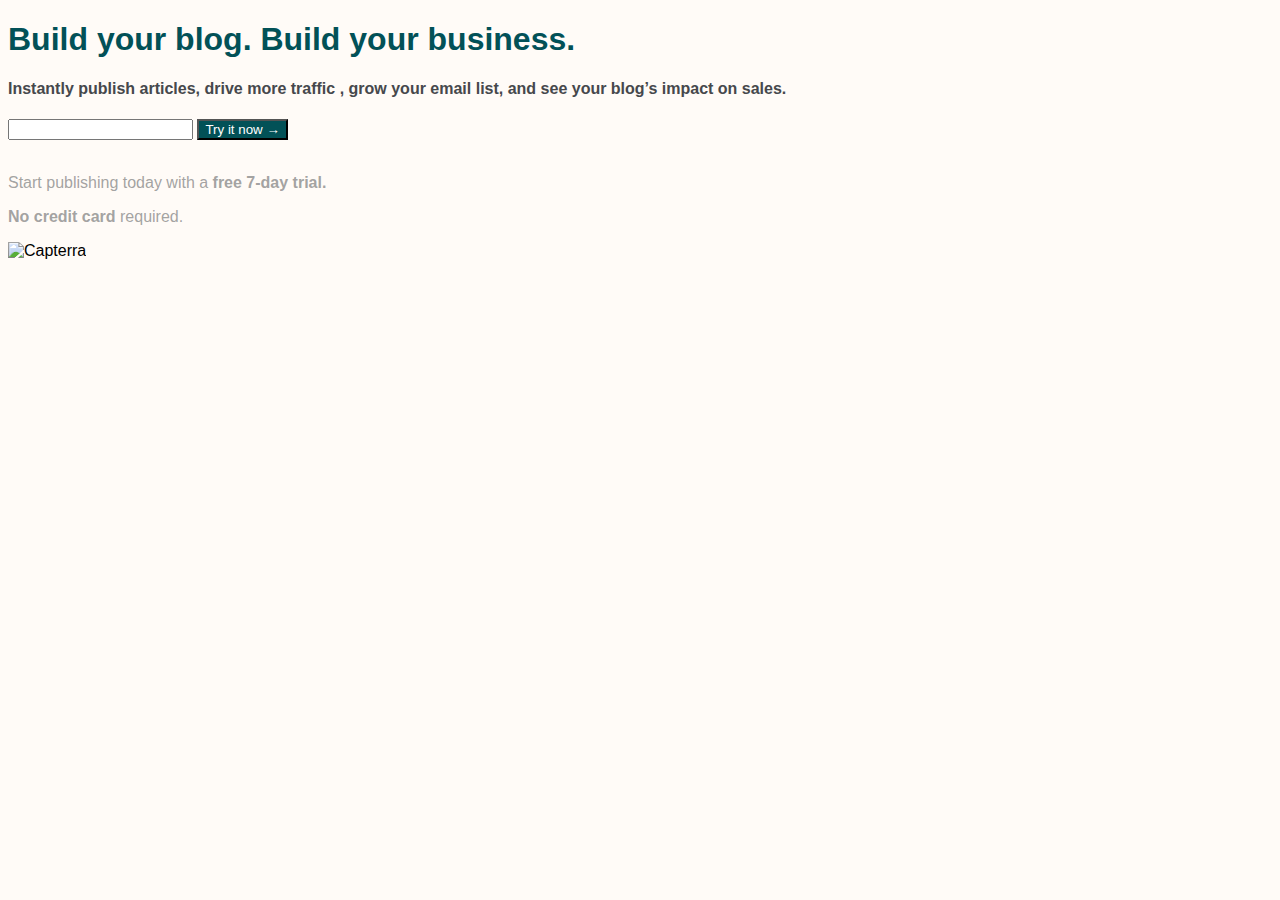
==== index.html @ f3793d52 "Este es mi primer commit" ====
<!DOCTYPE html>
<html lang="en">
<head>
    <meta charset="UTF-8">
    <meta http-equiv="X-UA-Compatible" content="IE=edge">
    <meta name="viewport" content="width=device-width, initial-scale=1.0">
    <title>Matcha</title>
    <link rel="stylesheet" href="styles.css">
</head>
<body>
    <h1>Build your blog. Build your business.</h1>
    <h4>Instantly publish articles, <strong> drive more traffic </strong> , grow your email list, and see your blog’s impact on sales.</h4>
    <form action="">
        <input type="email"/>
        <button type="submit">
            Try it now &rarr;
        </button>
    </form>
    <br/>
    <p>Start publishing today with a <strong>free 7-day trial.</strong></p>
    <p><strong>No credit card</strong> required.</p>
    <img src="https://getmatcha.com/wp-content/themes/getmatcha/img/capterra.png" alt="Capterra">
</body>
</html>
---- styles.css ----
body {
    background-color: #fffbf7;
    font-family: "Open Sans", sans-serif;
}
h1 { 
    color: #025157;
}
h4 {
    color: #46484c;
}
p {
    color: #8b8b8bcc;
}
button {
    color: #ffffff;
    background-color: #025157;
}
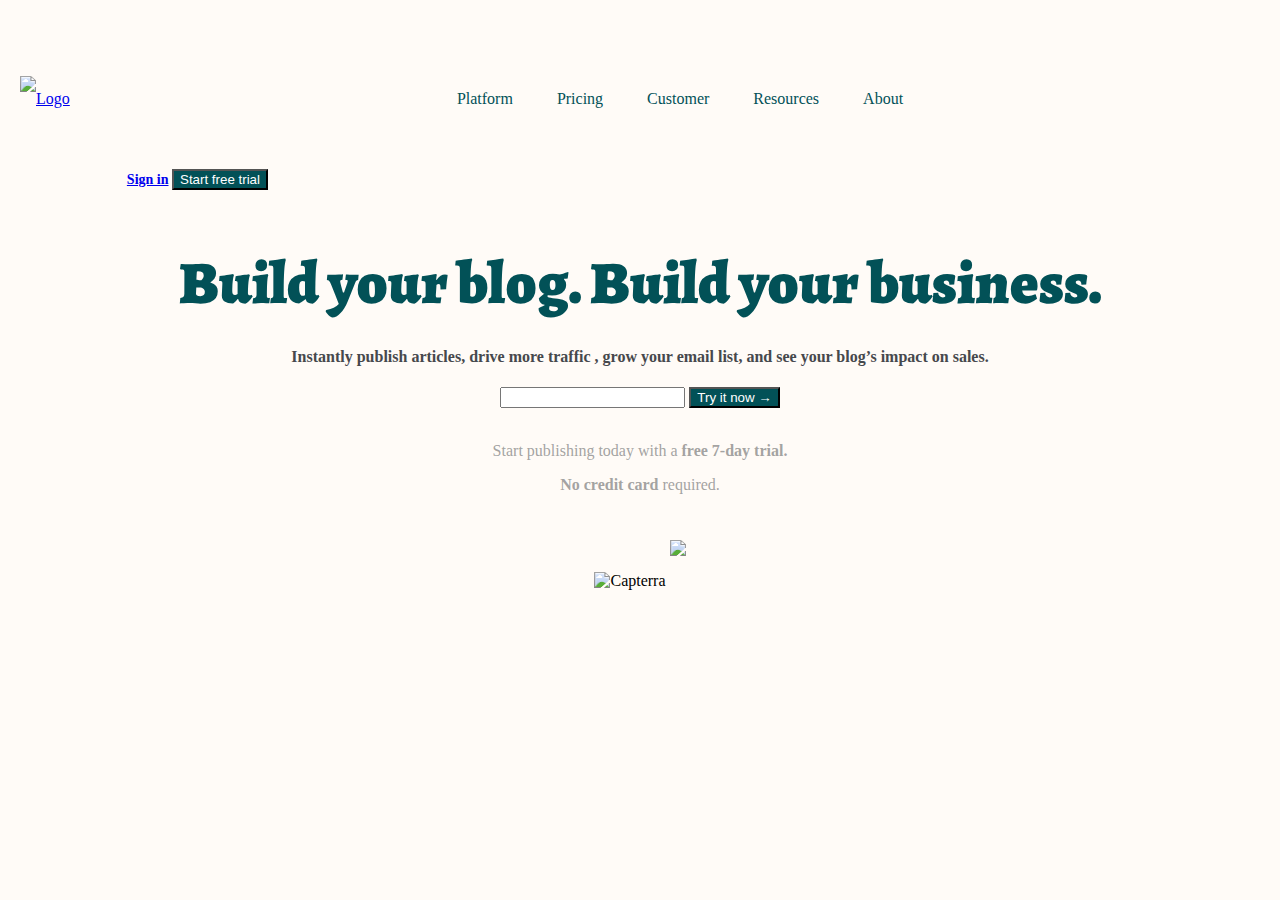
==== commit 79138520: "Este es el commit de la segunda clase" ====
--- a/index.html
+++ b/index.html
@@ -5,20 +5,46 @@
     <meta http-equiv="X-UA-Compatible" content="IE=edge">
     <meta name="viewport" content="width=device-width, initial-scale=1.0">
     <title>Matcha</title>
+    <link rel="preconnect" href="https://fonts.gstatic.com">
+    <link href="https://fonts.googleapis.com/css2?family=Alegreya:wght@400;500;900&display=swap" rel="stylesheet">
     <link rel="stylesheet" href="styles.css">
 </head>
 <body>
-    <h1>Build your blog. Build your business.</h1>
-    <h4>Instantly publish articles, <strong> drive more traffic </strong> , grow your email list, and see your blog’s impact on sales.</h4>
-    <form action="">
+    <header class="header">
+        <a href="#" class="logo">
+            <img src="https://getmatcha.com/wp-content/themes/getmatcha/img/footer_logo.svg" alt="Logo"/>
+        </a>
+        <nav class="navbar">
+            <ul>
+                <li>Platform</li>
+                <li>Pricing</li>
+                <li>Customer</li>
+                <li>Resources</li>
+                <li>About</li>
+            </ul>
+        </nav>
+
+        <div class="actions">
+            <a href="#">Sign in</a>
+            <button>Start free trial</button>
+        </div>
+    </header>
+
+    <main class="main">
+        <h1>Build your blog. Build your business.</h1>
+        <h4>Instantly publish articles, <strong> drive more traffic </strong> , grow your email list, and see your blog’s impact on sales.</h4>
+     
+     <form action="">
         <input type="email"/>
         <button type="submit">
             Try it now &rarr;
         </button>
-    </form>
-    <br/>
-    <p>Start publishing today with a <strong>free 7-day trial.</strong></p>
-    <p><strong>No credit card</strong> required.</p>
-    <img src="https://getmatcha.com/wp-content/themes/getmatcha/img/capterra.png" alt="Capterra">
+     </form>
+     <br/>
+     <p>Start publishing today with a <strong>free 7-day trial.</strong></p>
+     <p><strong>No credit card</strong> required.</p>
+     <img src="https://getmatcha.com/wp-content/themes/getmatcha/img/capterra.png" alt="Capterra">
+     <img class="segunda-imagen" src="https://getmatcha.com/wp-content/uploads/2019/09/intro_group_image.png">
+   </main>
 </body>
 </html>--- a/styles.css
+++ b/styles.css
@@ -1,9 +1,13 @@
 body {
     background-color: #fffbf7;
-    font-family: "Open Sans", sans-serif;
+    margin: 0;
 }
 h1 { 
     color: #025157;
+    font-family: 'Alegreya', seriff;
+    font-weight: 900; 
+    font-size: 60px;
+    margin-bottom: 24px;
 }
 h4 {
     color: #46484c;
@@ -14,4 +18,57 @@
 button {
     color: #ffffff;
     background-color: #025157;
+}
+
+.header > * {
+    display: inline-block;
+    font-size: 16px;
+    vertical-align: middle;
+    height: 100%;
+    line-height: 45px;
+}
+
+.header {
+    margin: 40px 20px 0;
+    font-size: 0px;
+}
+
+.header li {
+    display: inline-block;
+    margin: 0 20px;
+}
+
+.logo {
+    width: 20%;
+}
+
+.logo > img {
+    height: 100%;
+}
+
+.navbar {
+    width: 60%;
+    text-align: center;
+    color: #025157;
+    font-weight: 500;
+    margin: 20px;
+}
+
+.actions {
+    width: 20%;
+    text-align: right;
+    font-size: 14px; 
+    font-weight: 600;
+}
+
+.main {
+    margin: 25px 0;
+    text-align: center;
+}
+
+.main .segunda-imagen {
+    text-align: center;
+    width: 70%;
+    margin: 30px 0; 
+
 }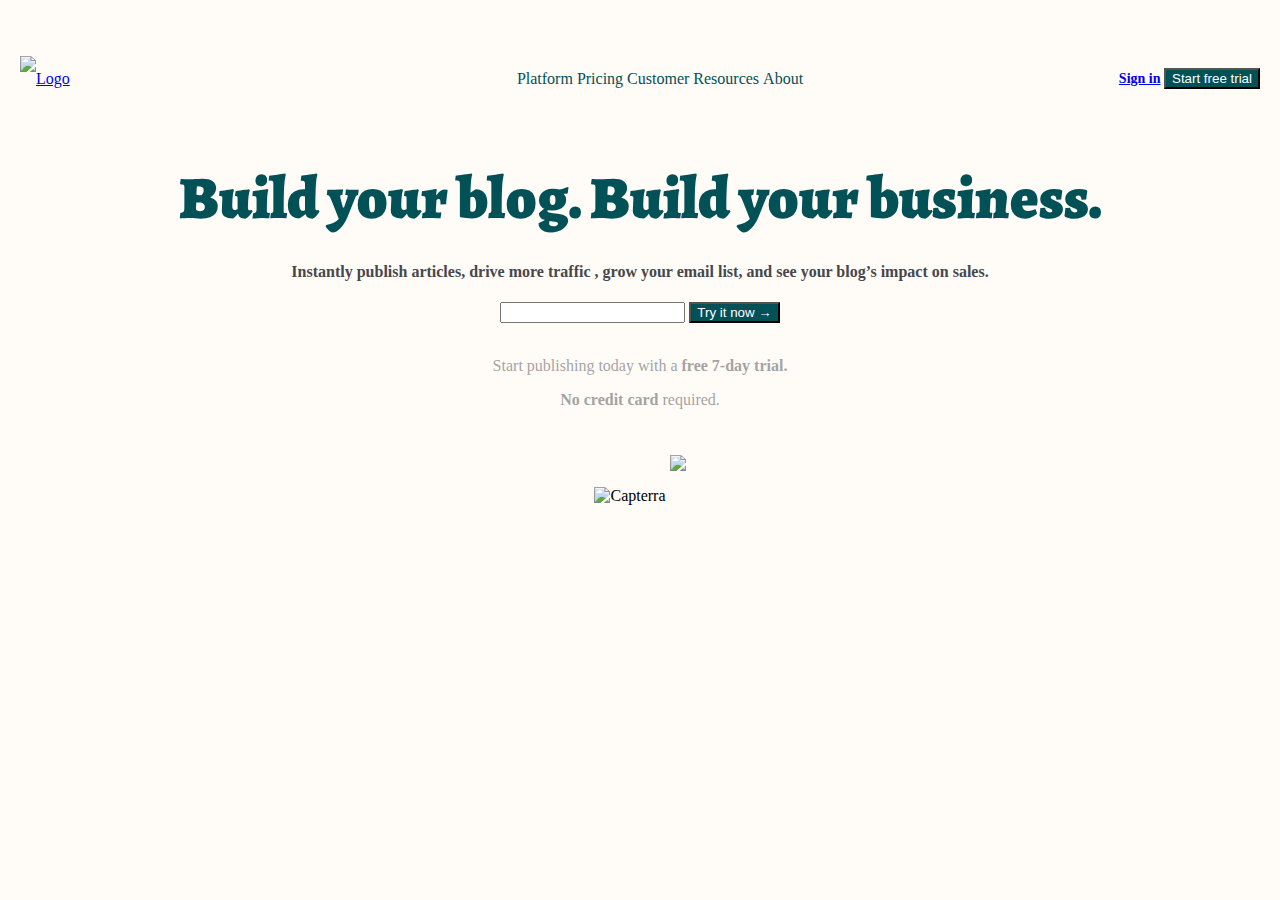
==== commit a97f0ee0: "Se arreglo el problema de el header" ====
--- a/index.html
+++ b/index.html
@@ -23,7 +23,6 @@
                 <li>About</li>
             </ul>
         </nav>
-
         <div class="actions">
             <a href="#">Sign in</a>
             <button>Start free trial</button>
--- a/styles.css
+++ b/styles.css
@@ -35,7 +35,7 @@
 
 .header li {
     display: inline-block;
-    margin: 0 20px;
+
 }
 
 .logo {
@@ -51,7 +51,7 @@
     text-align: center;
     color: #025157;
     font-weight: 500;
-    margin: 20px;
+
 }
 
 .actions {
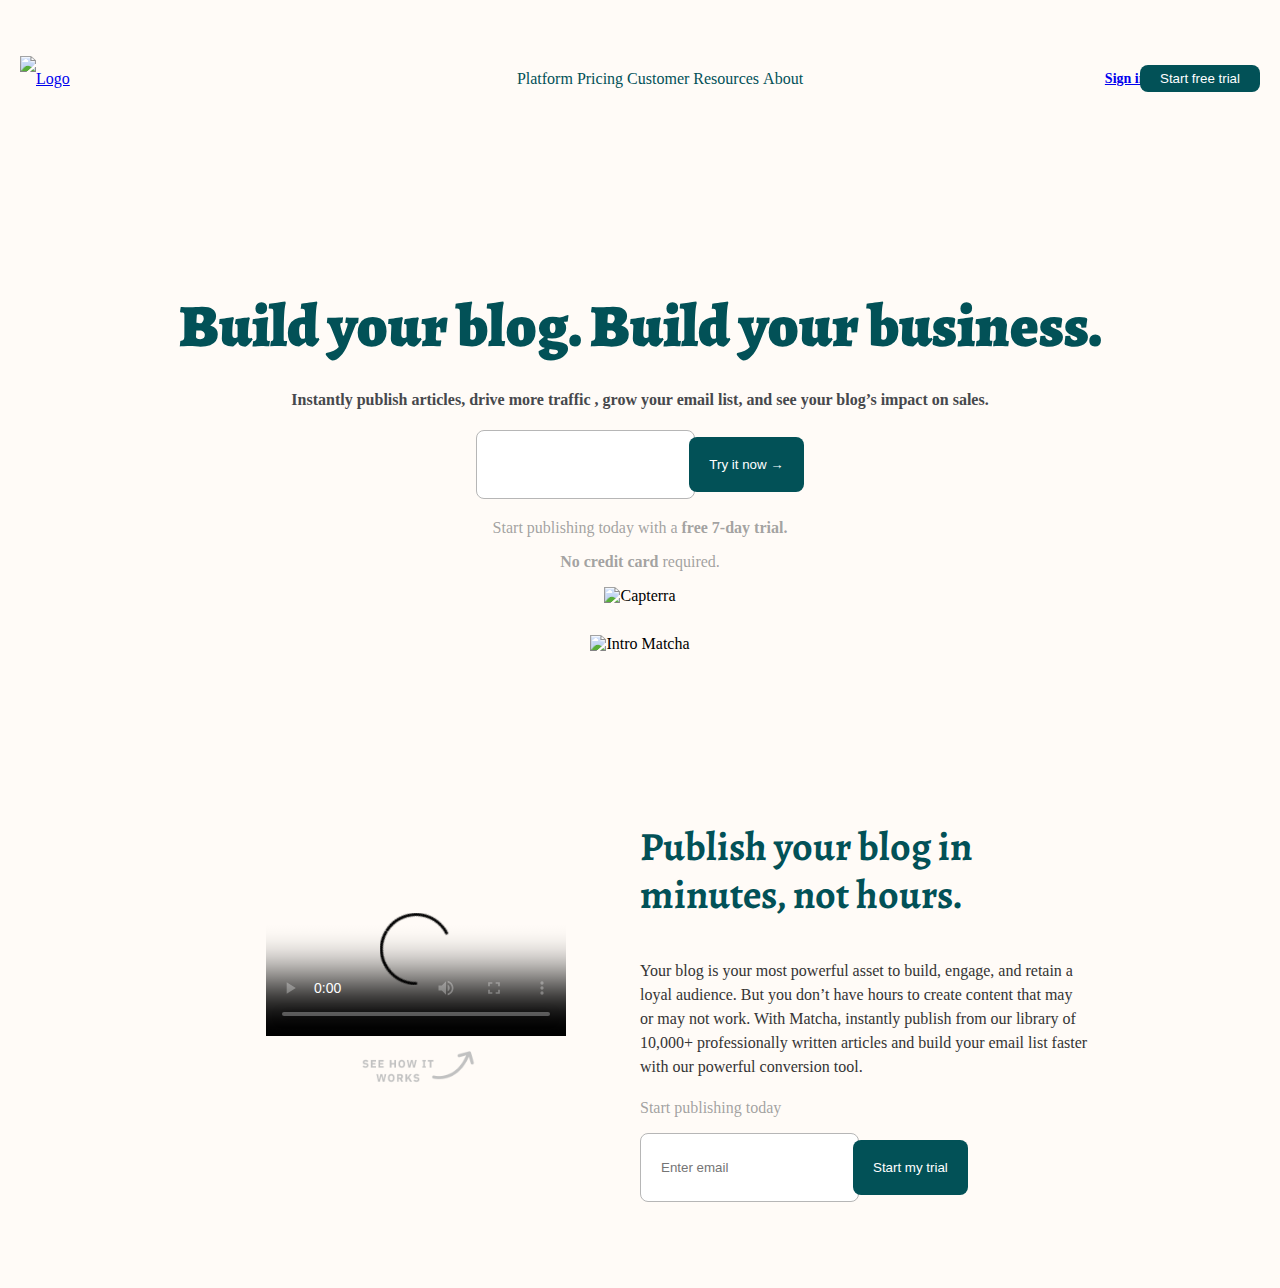
==== commit aff98891: "Este es el commit de la tercera clase" ====
--- a/index.html
+++ b/index.html
@@ -10,6 +10,7 @@
     <link rel="stylesheet" href="styles.css">
 </head>
 <body>
+  <section class="fixed-header">
     <header class="header">
         <a href="#" class="logo">
             <img src="https://getmatcha.com/wp-content/themes/getmatcha/img/footer_logo.svg" alt="Logo"/>
@@ -28,7 +29,7 @@
             <button>Start free trial</button>
         </div>
     </header>
-
+</section>
     <main class="main">
         <h1>Build your blog. Build your business.</h1>
         <h4>Instantly publish articles, <strong> drive more traffic </strong> , grow your email list, and see your blog’s impact on sales.</h4>
@@ -42,8 +43,51 @@
      <br/>
      <p>Start publishing today with a <strong>free 7-day trial.</strong></p>
      <p><strong>No credit card</strong> required.</p>
-     <img src="https://getmatcha.com/wp-content/themes/getmatcha/img/capterra.png" alt="Capterra">
-     <img class="segunda-imagen" src="https://getmatcha.com/wp-content/uploads/2019/09/intro_group_image.png">
+
+     <div>
+         <img src="https://getmatcha.com/wp-content/themes/getmatcha/img/capterra.png" alt="Capterra">
+     </div>
+     <div>
+         <img class="segunda-imagen" src="https://getmatcha.com/wp-content/uploads/2019/09/intro_group_image.png" alt="Intro Matcha">
+     </div>
    </main>
+
+   <section class="promo">
+      <article class="explanatory-video">
+       <video 
+         controls
+         poster="https://cdn.videvo.net/videvo_files/video/premium/video0036/thumbnails/computer_code00_small.jpg"
+       >
+           <source type="video/webm"
+             src="https://cdn.videvo.net/videvo_files/video/premium/video0036/small_watermarked/computer_code00_preview.webm" />
+           <source type="video/mp4"
+             src="https://cdn.videvo.net/videvo_files/video/premium/video0036/small_watermarked/computer_code00_preview.mp4" />  
+       </video>
+      
+       <img src="Images/see_how_it_works.png" alt="See how it works"/>
+    </article>  
+
+       <article class="publish">
+
+           <h3>Publish your blog in minutes, not hours.</h3>  
+
+           <p>
+            Your blog is your most powerful asset to build, engage, and retain a loyal audience. But you don’t have hours to create content that may or may not work. With Matcha, instantly publish from our library of 10,000+ professionally written articles and build your email list faster with our powerful conversion tool.
+           </p>
+          
+           <div clash="botonera">
+               <p>Start publishing today</p>
+
+               <form action="">
+                 <input type="email" placeholder="Enter email"/>
+                 <button type="submit"> 
+                   Start my trial
+                 </button>
+               </form>
+           </div>
+       </article>
+       
+   </section>
+
 </body>
 </html>--- a/styles.css
+++ b/styles.css
@@ -18,6 +18,24 @@
 button {
     color: #ffffff;
     background-color: #025157;
+    border: none;
+    border-top-left-radius: 0;
+    border-bottom-left-radius: 0;
+    padding: 6px 20px;
+    margin-left: -10px;
+}
+input {
+    border: 1px solid #b6b6b6;
+    padding: 6px 20px;
+}
+
+input, button {
+    height: 100%;
+    border-radius: 8px;
+}
+
+form {
+    height: 55px; 
 }
 
 .header > * {
@@ -62,7 +80,7 @@
 }
 
 .main {
-    margin: 25px 0;
+    margin: 285px 0 20px;
     text-align: center;
 }
 
@@ -70,5 +88,60 @@
     text-align: center;
     width: 70%;
     margin: 30px 0; 
+}
 
+.publish {
+    flex: 1;
+}
+
+.publish h3 {
+    color: #025157;
+    font-family: 'Alegreya', seriff;
+    font-weight: 700; 
+    font-size: 40px;
+    line-height: 48px;
+}
+
+.publish > p {
+    font-size:16px;
+    color: #343434;
+    line-height: 1.5;
+    margin-bottom: 20px;
+}
+
+.publish .botonera {
+    display: flex;
+}
+
+.publish .botonera > p {
+    color: #8b8b8b;
+    margin-right:18px;
+}
+
+.promo {
+    display: flex;
+    flex-direction: row; 
+    width: 70%;
+    margin: 100px auto;
+    align-items: center;
+}
+
+.promo .explanatory-video {
+    flex: 1;
+    display: flex;
+    flex-direction: column; 
+    align-items: center; 
+}
+
+.promo .explanatory-video img {
+    width: 120px;
+    margin-top: 10px;
+}
+
+.fixed-header {
+    position: fixed;
+    top:0;
+    left:0;
+    right:0;
+    background-color: #fffbf7;
 }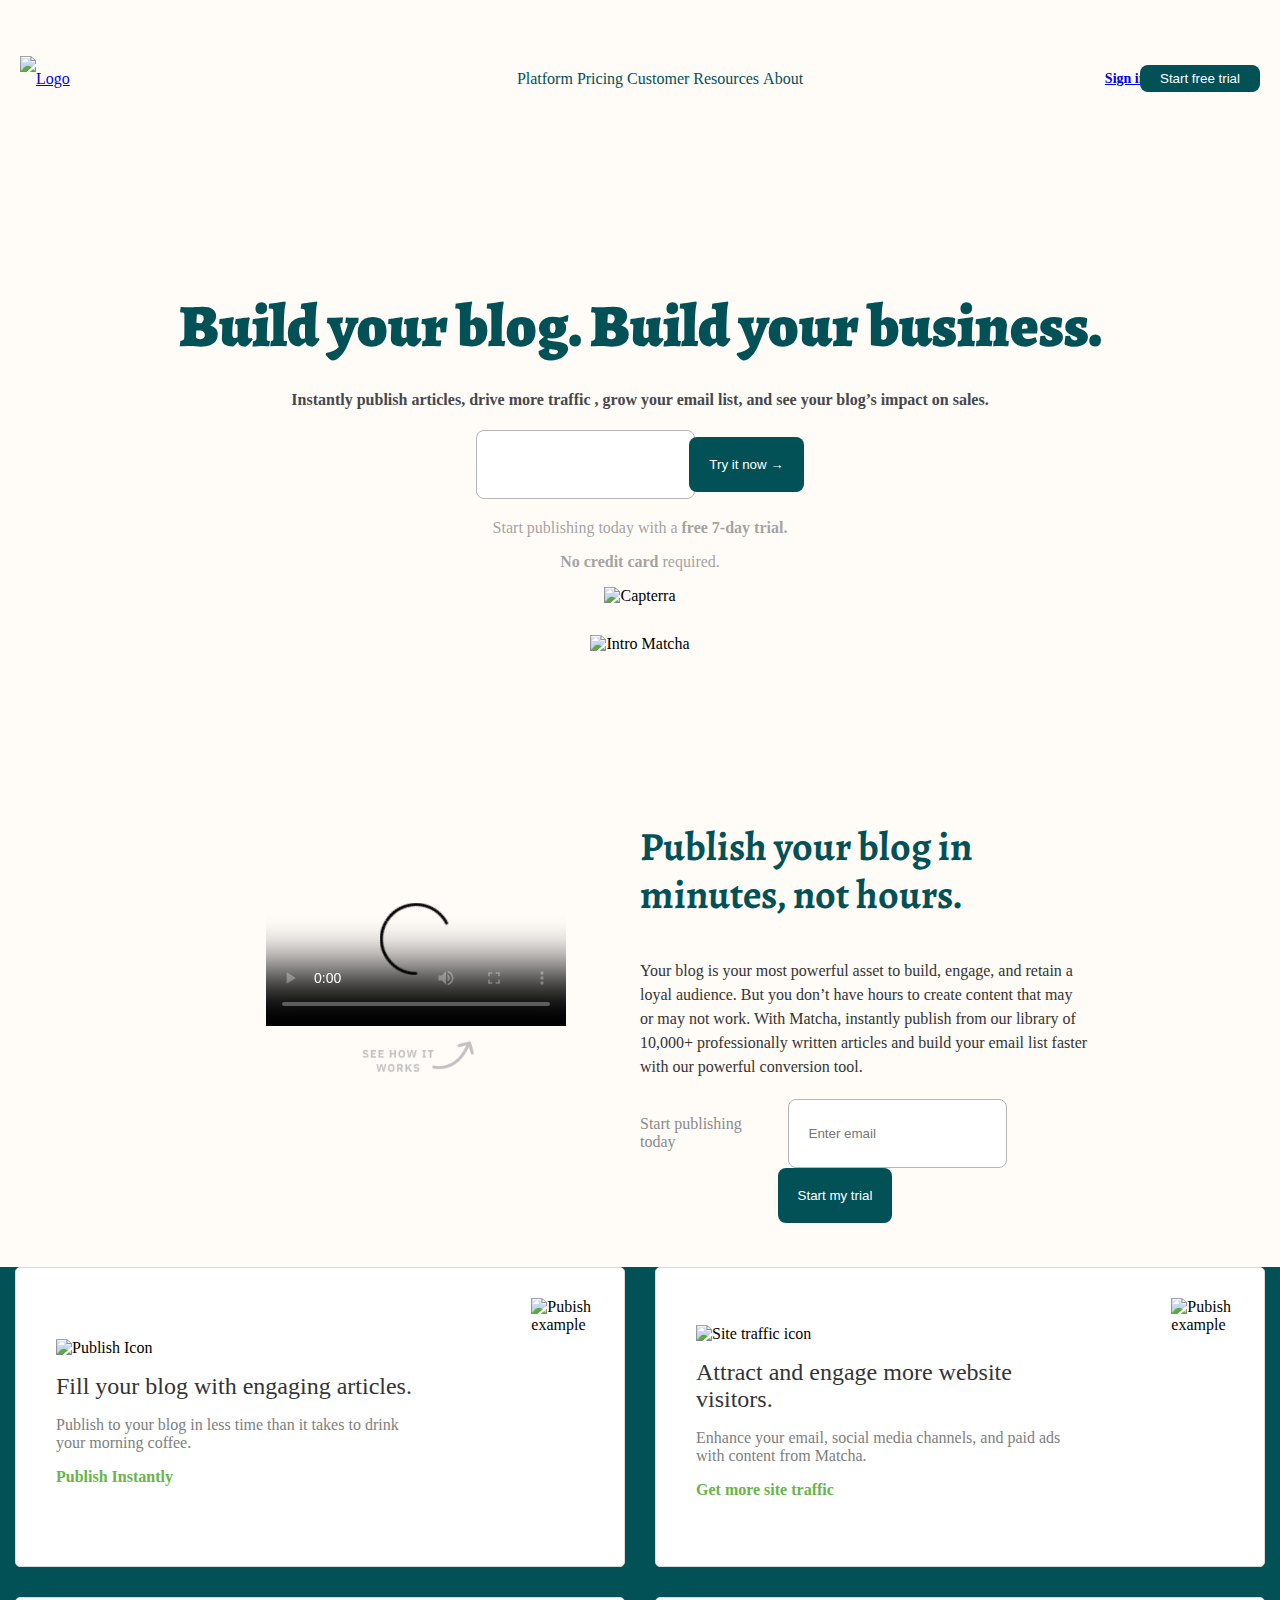
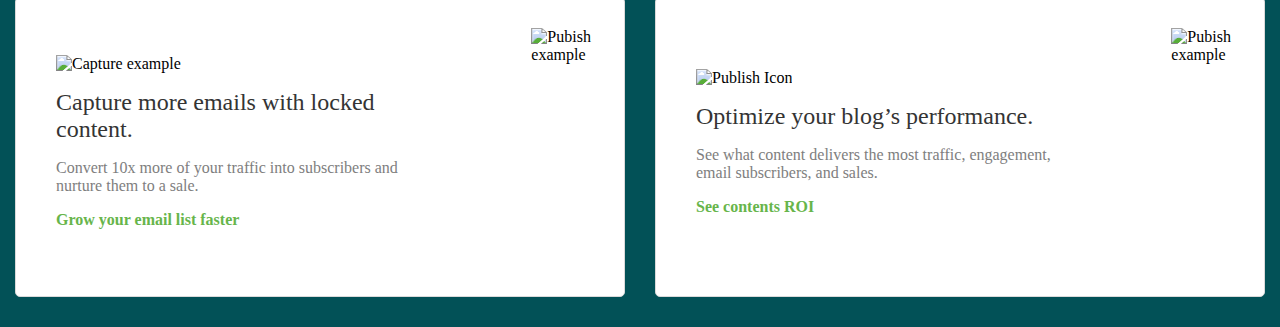
==== commit 35de5dbc: "Este es el cuarto commit del curso" ====
--- a/index.html
+++ b/index.html
@@ -75,7 +75,7 @@
             Your blog is your most powerful asset to build, engage, and retain a loyal audience. But you don’t have hours to create content that may or may not work. With Matcha, instantly publish from our library of 10,000+ professionally written articles and build your email list faster with our powerful conversion tool.
            </p>
           
-           <div clash="botonera">
+           <div class="botonera">
                <p>Start publishing today</p>
 
                <form action="">
@@ -89,5 +89,88 @@
        
    </section>
 
+   <section class="features">
+       <article class="feature-card">
+           <div class="feature-content">
+               <figure>
+                   <img src="https://getmatcha.com/wp-content/themes/getmatcha/img/icon_publish.png" alt="Publish Icon"/>
+               </figure>
+                
+               <h3>Fill your blog with engaging articles.</h3>
+
+               <p>Publish to your blog in less time than it takes to drink your morning coffee.</p>
+
+               <a href="">Publish Instantly</a>
+
+           </div>
+           <div class="feature-image">
+               <figure>
+                   <img src="https://getmatcha.com/wp-content/themes/getmatcha/img/image_publish.png" alt="Pubish example">
+               </figure>
+           </div>
+       </article>
+
+       <article class="feature-card">
+          <div class="feature-content">
+            <figure>
+                <img src="https://getmatcha.com/wp-content/themes/getmatcha/img/icon_site_traffic.png" alt="Site traffic icon"/>
+            </figure>
+             
+                <h3>Attract and engage more website visitors.</h3>
+
+                <p>Enhance your email, social media channels, and paid ads with content from Matcha.</p>
+
+                <a>Get more site traffic</a>
+
+            </div>
+            <div class="feature-image">
+            <figure>
+                <img src="https://getmatcha.com/wp-content/themes/getmatcha/img/image_site_traffic.png" alt="Pubish example">
+            </figure>
+            </div>
+       </article>
+
+       <article class="feature-card">
+           <div class="feature-content">
+                <figure>
+                    <img src="https://getmatcha.com/wp-content/themes/getmatcha/img/icon_capture.png" alt="Capture example"/>
+                </figure>
+                
+                <h3>Capture more emails with locked content.</h3>
+
+                <p>Convert 10x more of your traffic into subscribers and nurture them to a sale.</p>
+
+                <a>Grow your email list faster</a>
+
+              </div>
+              <div class="feature-image">
+                <figure>
+                    <img src="https://getmatcha.com/wp-content/themes/getmatcha/img/image_capture.png" alt="Pubish example">
+                </figure>
+               </div>
+      </article>
+
+       <article class="feature-card">
+            <div class="feature-content">
+                <figure>
+                    <img src="https://getmatcha.com/wp-content/themes/getmatcha/img/icon_roi.png" alt="Publish Icon"/>
+                </figure>
+                
+                <h3>Optimize your blog’s performance.</h3>
+
+                <p>See what content delivers the most traffic, engagement, email subscribers, and sales.</p>
+
+                <a>See contents ROI</a>
+
+            </div>
+            <div class="feature-image">
+            <figure>
+                <img src="https://getmatcha.com/wp-content/themes/getmatcha/img/image_roi.png" alt="Pubish example">
+            </figure>
+            </div>
+       </article>
+
+   </section>
+
 </body>
 </html>--- a/styles.css
+++ b/styles.css
@@ -144,4 +144,83 @@
     left:0;
     right:0;
     background-color: #fffbf7;
+}
+
+.features {
+    display: grid;
+    grid-template: repeat(2, 1fr) / repeat(2, 1fr);
+    height: 660px;
+    background-color: #025157;
+}
+
+.features > * {
+    border: 1px solid peru;
+}
+
+.features .feature-card {
+    background-color: #ffffff;
+    margin: 0 15px 30px;
+    border: 1px solid #dadada;
+    border-radius: 5px;
+    display: flex; 
+    flex-direction: row;
+    align-items: center;
+    overflow: hidden;
+}
+
+.features .feature-card .feature-content {
+    padding: 30px 20px 40px 40px;
+    flex: 2;
+}
+
+.features .feature-card .feature-content > * {
+    margin-bottom: 1rem;
+    margin-top: 0; 
+}
+
+.features .feature-card .feature-content img {
+    width: 50px;
+}
+
+.features .feature-card .feature-content figure {
+    margin-left: 0;
+}
+
+.features .feature-card .feature-content h3 {
+    font-size: 24px;
+    color: #343434;
+    font-weight: 400;
+}
+
+.features .feature-card .feature-content p {
+    font-size: 1rem;
+    color: #7e7e7e;
+    font-weight: 400;
+}
+
+.features .feature-card .feature-content a {
+    font-size: 1rem;
+    color: #67b54b;
+    font-weight: 600;
+    text-decoration: none;
+}
+
+.features .feature-card .feature-image {
+    flex: 1;
+    position: relative; 
+    width: 40%;
+    right: -50px;
+    height: 80%;
+    transition: right 1s;
+}
+
+.features .feature-card .feature-image:hover {
+    right: 0px;
+}
+
+.features .feature-card .feature-image figure, 
+.features .feature-card .feature-image img {
+    margin-top:0;
+    height: 100%;
+
 }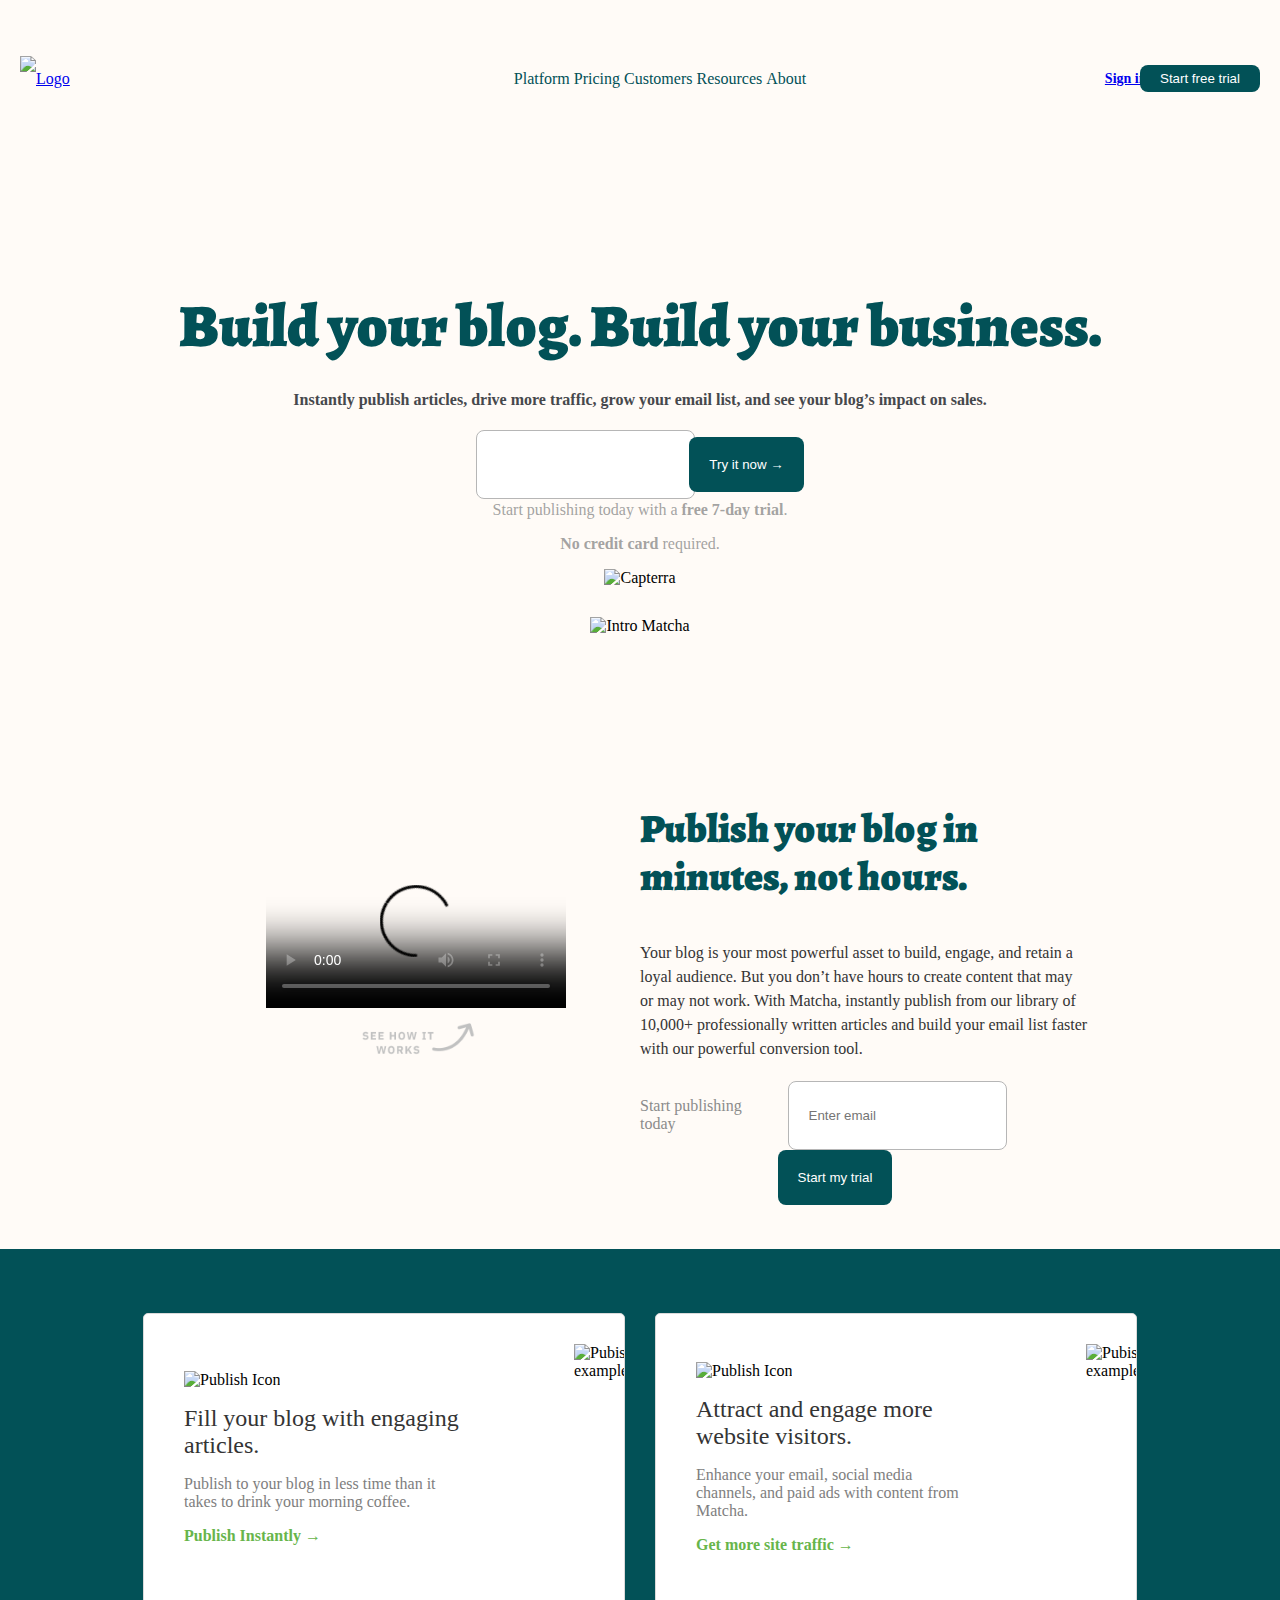
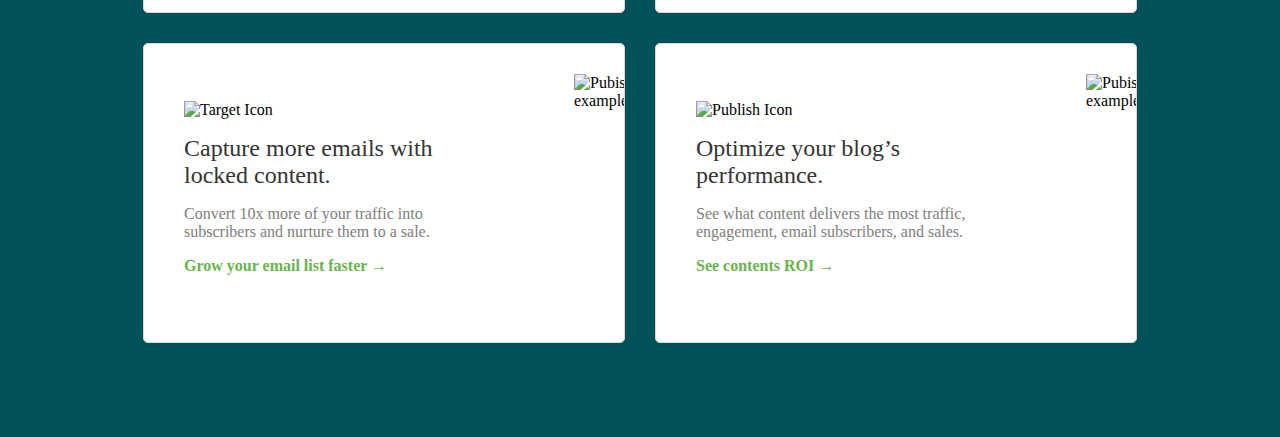
==== commit 71d35f34: "Se repmarreglaron los feautures" ====
--- a/index.html
+++ b/index.html
@@ -1,5 +1,6 @@
 <!DOCTYPE html>
 <html lang="en">
+
 <head>
     <meta charset="UTF-8">
     <meta http-equiv="X-UA-Compatible" content="IE=edge">
@@ -9,148 +10,153 @@
     <link href="https://fonts.googleapis.com/css2?family=Alegreya:wght@400;500;900&display=swap" rel="stylesheet">
     <link rel="stylesheet" href="styles.css">
 </head>
+
 <body>
-  <section class="fixed-header">
-    <header class="header">
-        <a href="#" class="logo">
-            <img src="https://getmatcha.com/wp-content/themes/getmatcha/img/footer_logo.svg" alt="Logo"/>
-        </a>
-        <nav class="navbar">
-            <ul>
-                <li>Platform</li>
-                <li>Pricing</li>
-                <li>Customer</li>
-                <li>Resources</li>
-                <li>About</li>
-            </ul>
-        </nav>
-        <div class="actions">
-            <a href="#">Sign in</a>
-            <button>Start free trial</button>
-        </div>
-    </header>
-</section>
+    <section class="fixed-header">
+        <header class="header">
+            <a href="#" class="logo">
+                <img src="https://getmatcha.com/wp-content/themes/getmatcha/img/footer_logo.svg" alt="Logo"/>
+            </a>
+
+            <nav class="navbar">
+                <ul>
+                    <li>Platform</li>
+                    <li>Pricing</li>
+                    <li>Customers</li>
+                    <li>Resources</li>
+                    <li>About</li>
+                </ul>
+            </nav>
+
+            <div class="actions">
+                <a href="#">Sign in</a>
+                <button>Start free trial</button>
+            </div>
+
+        </header>
+    </section>
+
     <main class="main">
         <h1>Build your blog. Build your business.</h1>
-        <h4>Instantly publish articles, <strong> drive more traffic </strong> , grow your email list, and see your blog’s impact on sales.</h4>
+        <h4>Instantly publish articles, <strong>drive more traffic</strong>, 
+            grow your email list, and see your blog’s impact on sales.</h4>
      
-     <form action="">
-        <input type="email"/>
-        <button type="submit">
-            Try it now &rarr;
-        </button>
-     </form>
-     <br/>
-     <p>Start publishing today with a <strong>free 7-day trial.</strong></p>
-     <p><strong>No credit card</strong> required.</p>
+        <form action="">
+            <input type="email"/>
+            <button type="submit">
+                Try it now &rarr;
+            </button>
+        </form>
 
-     <div>
-         <img src="https://getmatcha.com/wp-content/themes/getmatcha/img/capterra.png" alt="Capterra">
-     </div>
-     <div>
-         <img class="segunda-imagen" src="https://getmatcha.com/wp-content/uploads/2019/09/intro_group_image.png" alt="Intro Matcha">
-     </div>
-   </main>
+        <p>Start publishing today with a <strong>free 7-day trial</strong>.</p>
+        <p><strong>No credit card</strong> required.</p>
 
-   <section class="promo">
-      <article class="explanatory-video">
-       <video 
-         controls
-         poster="https://cdn.videvo.net/videvo_files/video/premium/video0036/thumbnails/computer_code00_small.jpg"
-       >
-           <source type="video/webm"
-             src="https://cdn.videvo.net/videvo_files/video/premium/video0036/small_watermarked/computer_code00_preview.webm" />
+        <div>
+            <img src="https://getmatcha.com/wp-content/themes/getmatcha/img/capterra.png" alt="Capterra">
+        </div>
+
+        <div>
+            <img class="segunda-imagen" src="https://getmatcha.com/wp-content/uploads/2019/09/intro_group_image.png" alt="Intro Matcha">
+        </div>
+    </main>
+
+    <section class="promo">
+        <article class="explanatory-video">
+        <video controls 
+            poster="https://cdn.videvo.net/videvo_files/video/premium/video0036/thumbnails/computer_code00_small.jpg">
+            <source type="video/webm" 
+                src="https://cdn.videvo.net/videvo_files/video/premium/video0036/small_watermarked/computer_code00_preview.webm" />
            <source type="video/mp4"
-             src="https://cdn.videvo.net/videvo_files/video/premium/video0036/small_watermarked/computer_code00_preview.mp4" />  
-       </video>
-      
-       <img src="Images/see_how_it_works.png" alt="See how it works"/>
-    </article>  
+                src="https://cdn.videvo.net/videvo_files/video/premium/video0036/small_watermarked/computer_code00_preview.mp4" />  
+        </video>
+        <img src="Images/see_how_it_works.png" alt="See how it works"/>
+        </article>  
 
-       <article class="publish">
-
-           <h3>Publish your blog in minutes, not hours.</h3>  
-
-           <p>
-            Your blog is your most powerful asset to build, engage, and retain a loyal audience. But you don’t have hours to create content that may or may not work. With Matcha, instantly publish from our library of 10,000+ professionally written articles and build your email list faster with our powerful conversion tool.
-           </p>
-          
-           <div class="botonera">
-               <p>Start publishing today</p>
-
-               <form action="">
-                 <input type="email" placeholder="Enter email"/>
-                 <button type="submit"> 
-                   Start my trial
-                 </button>
+        <article class="publish">
+            <h3>Publish your blog in minutes, not hours.</h3>  
+            <p>
+                Your blog is your most powerful asset to build, engage, and retain a loyal 
+                audience. But you don’t have hours to create content that may or may not 
+                work. With Matcha, instantly publish from our library of 10,000+ 
+                professionally written articles and build your email list faster with our 
+                powerful conversion tool.
+            </p>
+        
+            <div class="botonera">
+                <p>Start publishing today</p>
+                
+                <form>
+                    <input type="email" placeholder="Enter email"/>
+                    <button type="submit"> 
+                        Start my trial
+                    </button>
                </form>
            </div>
-       </article>
-       
+        </article>    
    </section>
 
    <section class="features">
-       <article class="feature-card">
-           <div class="feature-content">
-               <figure>
-                   <img src="https://getmatcha.com/wp-content/themes/getmatcha/img/icon_publish.png" alt="Publish Icon"/>
+        <article class="feature-card">
+            <div class="feature-content">
+                <figure>
+                    <img src="https://getmatcha.com/wp-content/themes/getmatcha/img/icon_publish.png" alt="Publish Icon"/>
+                </figure>
+                
+                <h3>Fill your blog with engaging articles.</h3>
+
+                <p>Publish to your blog in less time than it takes to drink your morning coffee.</p>
+
+                <a href="">Publish Instantly &rarr;</a>
+            </div>
+
+            <div class="feature-image">
+                <figure>
+                    <img src="https://getmatcha.com/wp-content/themes/getmatcha/img/image_publish.png" alt="Pubish example">
                </figure>
-                
-               <h3>Fill your blog with engaging articles.</h3>
+            </div>
+        </article>
 
-               <p>Publish to your blog in less time than it takes to drink your morning coffee.</p>
-
-               <a href="">Publish Instantly</a>
-
-           </div>
-           <div class="feature-image">
-               <figure>
-                   <img src="https://getmatcha.com/wp-content/themes/getmatcha/img/image_publish.png" alt="Pubish example">
-               </figure>
-           </div>
-       </article>
-
-       <article class="feature-card">
-          <div class="feature-content">
-            <figure>
-                <img src="https://getmatcha.com/wp-content/themes/getmatcha/img/icon_site_traffic.png" alt="Site traffic icon"/>
-            </figure>
+        <article class="feature-card">
+            <div class="feature-content">
+                <figure>
+                    <img src="https://getmatcha.com/wp-content/themes/getmatcha/img/icon_site_traffic.png" alt="Publish Icon"/>
+                </figure>
              
                 <h3>Attract and engage more website visitors.</h3>
 
                 <p>Enhance your email, social media channels, and paid ads with content from Matcha.</p>
 
-                <a>Get more site traffic</a>
+                <a>Get more site traffic &rarr;</a>
+            </div>
 
+            <div class="feature-image">
+                <figure>
+                    <img src="https://getmatcha.com/wp-content/themes/getmatcha/img/image_site_traffic.png" alt="Pubish example">
+                </figure>
             </div>
-            <div class="feature-image">
-            <figure>
-                <img src="https://getmatcha.com/wp-content/themes/getmatcha/img/image_site_traffic.png" alt="Pubish example">
-            </figure>
-            </div>
-       </article>
+        </article>
 
-       <article class="feature-card">
-           <div class="feature-content">
+        <article class="feature-card">
+            <div class="feature-content">
                 <figure>
-                    <img src="https://getmatcha.com/wp-content/themes/getmatcha/img/icon_capture.png" alt="Capture example"/>
+                    <img src="https://getmatcha.com/wp-content/themes/getmatcha/img/icon_capture.png" alt="Target Icon"/>
                 </figure>
                 
                 <h3>Capture more emails with locked content.</h3>
 
                 <p>Convert 10x more of your traffic into subscribers and nurture them to a sale.</p>
 
-                <a>Grow your email list faster</a>
-
-              </div>
-              <div class="feature-image">
+                <a>Grow your email list faster &rarr;</a>
+            </div>
+            
+            <div class="feature-image">
                 <figure>
                     <img src="https://getmatcha.com/wp-content/themes/getmatcha/img/image_capture.png" alt="Pubish example">
                 </figure>
-               </div>
-      </article>
+            </div>
+        </article>
 
-       <article class="feature-card">
+        <article class="feature-card">
             <div class="feature-content">
                 <figure>
                     <img src="https://getmatcha.com/wp-content/themes/getmatcha/img/icon_roi.png" alt="Publish Icon"/>
@@ -160,17 +166,19 @@
 
                 <p>See what content delivers the most traffic, engagement, email subscribers, and sales.</p>
 
-                <a>See contents ROI</a>
+                <a>See contents ROI &rarr;</a>
 
             </div>
+
             <div class="feature-image">
-            <figure>
-                <img src="https://getmatcha.com/wp-content/themes/getmatcha/img/image_roi.png" alt="Pubish example">
-            </figure>
+                <figure>
+                    <img src="https://getmatcha.com/wp-content/themes/getmatcha/img/image_roi.png" alt="Pubish example">
+                </figure>
             </div>
        </article>
 
    </section>
 
 </body>
+
 </html>--- a/styles.css
+++ b/styles.css
@@ -2,6 +2,7 @@
     background-color: #fffbf7;
     margin: 0;
 }
+
 h1 { 
     color: #025157;
     font-family: 'Alegreya', seriff;
@@ -9,12 +10,15 @@
     font-size: 60px;
     margin-bottom: 24px;
 }
+
 h4 {
     color: #46484c;
 }
+
 p {
     color: #8b8b8bcc;
 }
+
 button {
     color: #ffffff;
     background-color: #025157;
@@ -24,6 +28,7 @@
     padding: 6px 20px;
     margin-left: -10px;
 }
+
 input {
     border: 1px solid #b6b6b6;
     padding: 6px 20px;
@@ -53,7 +58,7 @@
 
 .header li {
     display: inline-block;
-
+    margin: 0, 20px;
 }
 
 .logo {
@@ -69,7 +74,6 @@
     text-align: center;
     color: #025157;
     font-weight: 500;
-
 }
 
 .actions {
@@ -97,9 +101,9 @@
 .publish h3 {
     color: #025157;
     font-family: 'Alegreya', seriff;
-    font-weight: 700; 
     font-size: 40px;
     line-height: 48px;
+    font-weight: 900;
 }
 
 .publish > p {
@@ -115,7 +119,7 @@
 
 .publish .botonera > p {
     color: #8b8b8b;
-    margin-right:18px;
+    margin-right: 18px;
 }
 
 .promo {
@@ -151,10 +155,7 @@
     grid-template: repeat(2, 1fr) / repeat(2, 1fr);
     height: 660px;
     background-color: #025157;
-}
-
-.features > * {
-    border: 1px solid peru;
+    padding: 5% 10%;
 }
 
 .features .feature-card {
@@ -222,5 +223,4 @@
 .features .feature-card .feature-image img {
     margin-top:0;
     height: 100%;
-
 }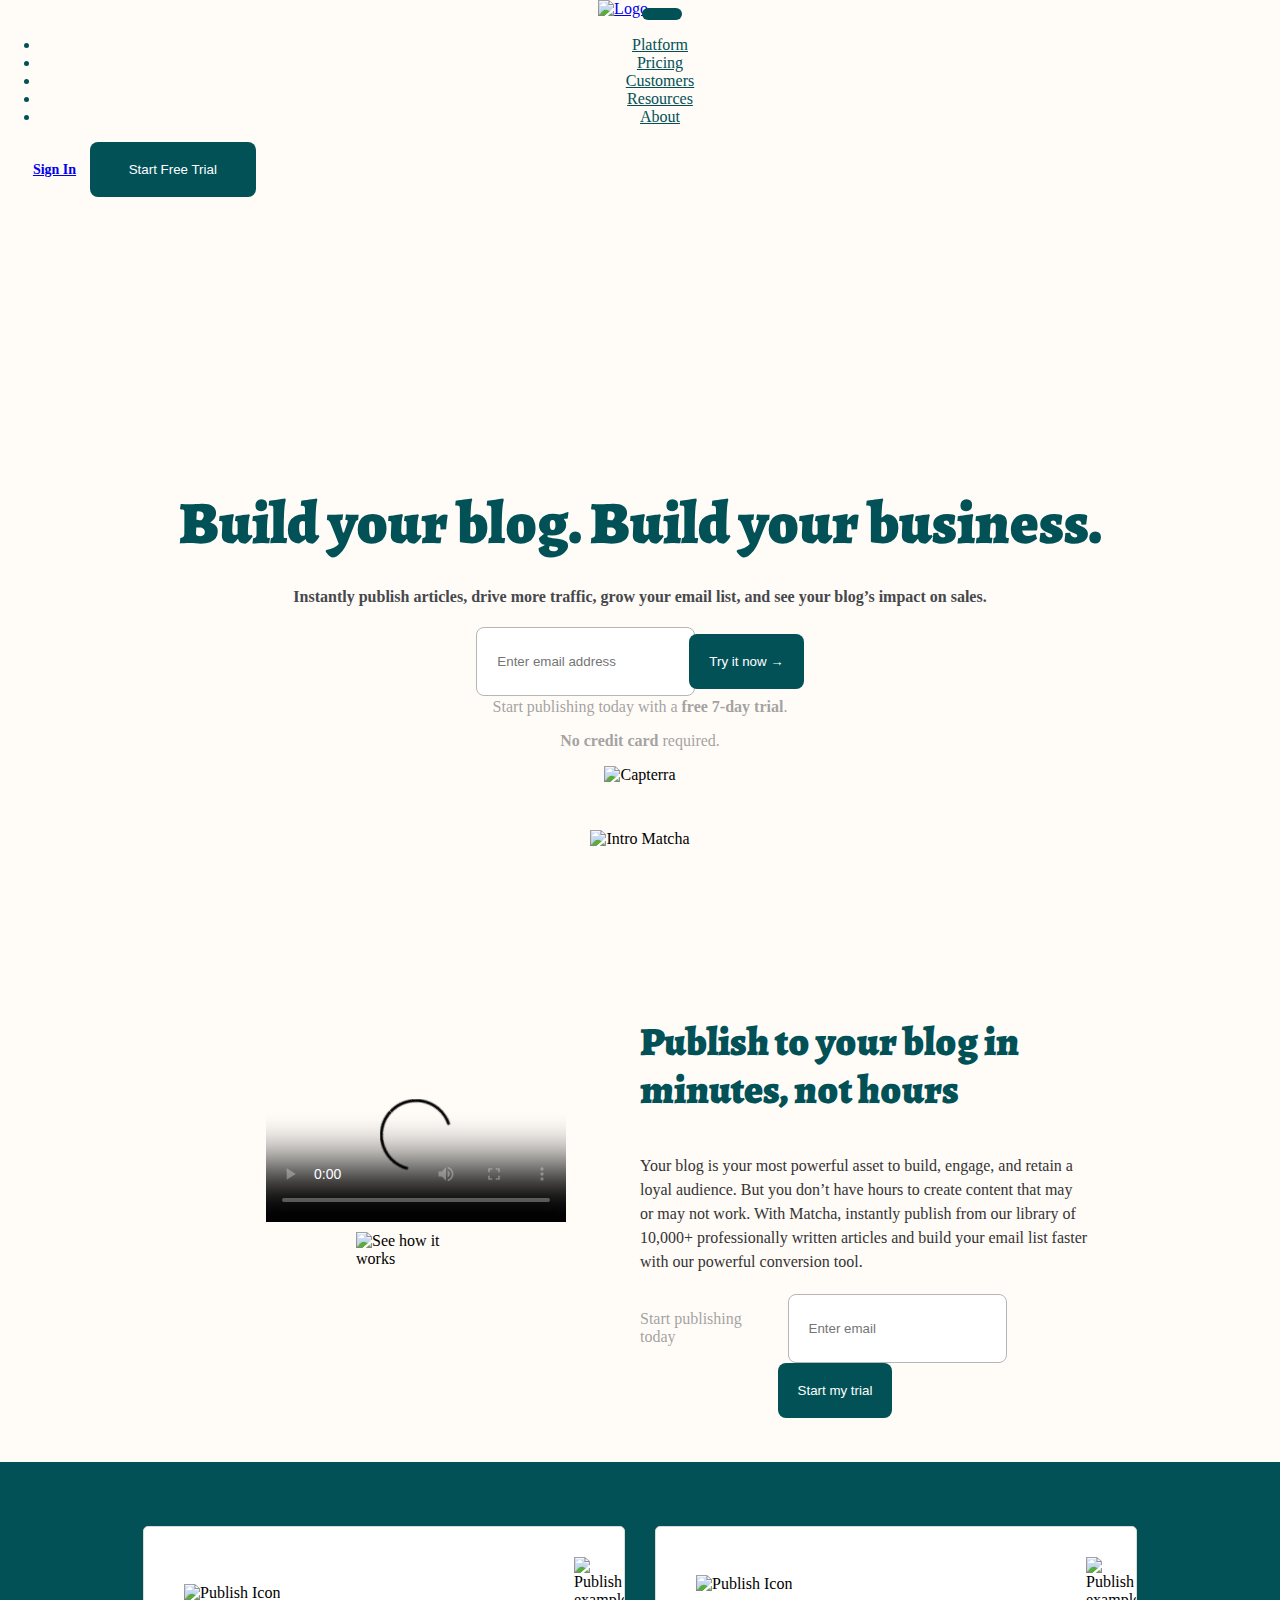
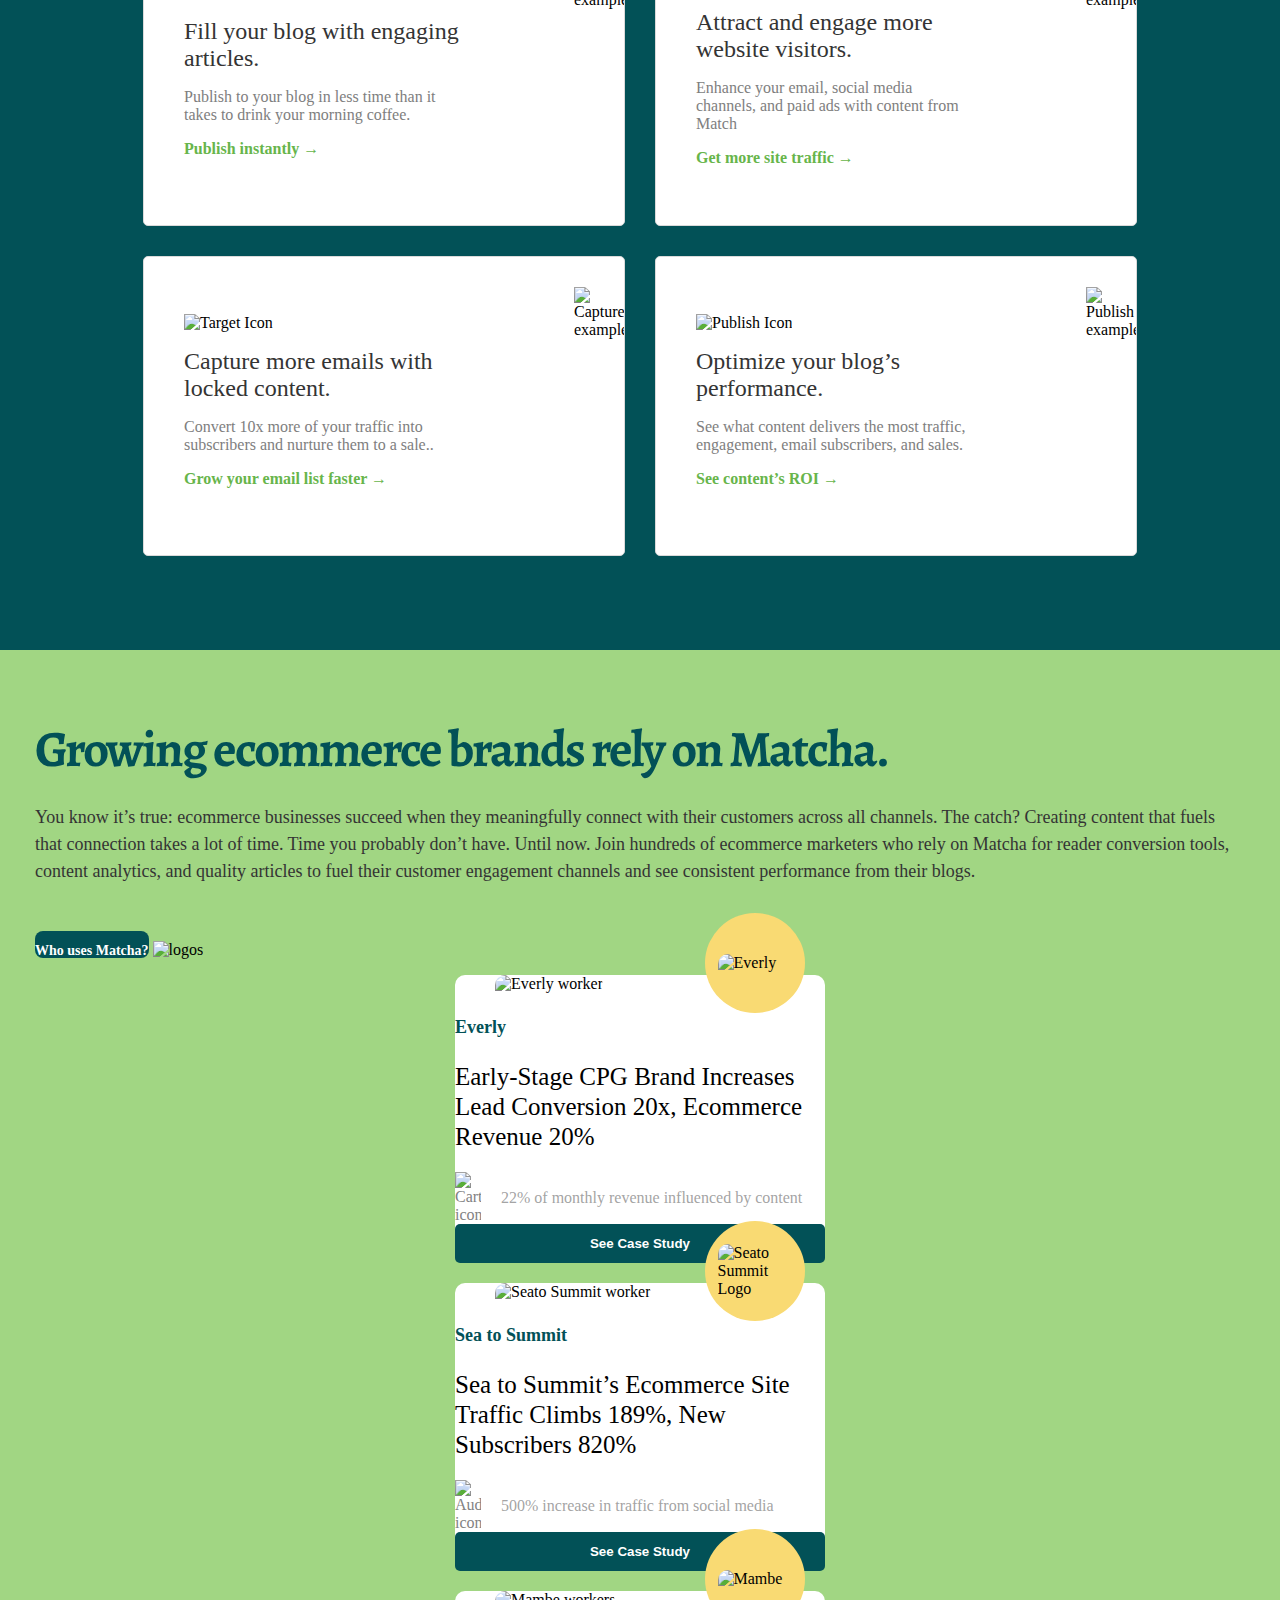
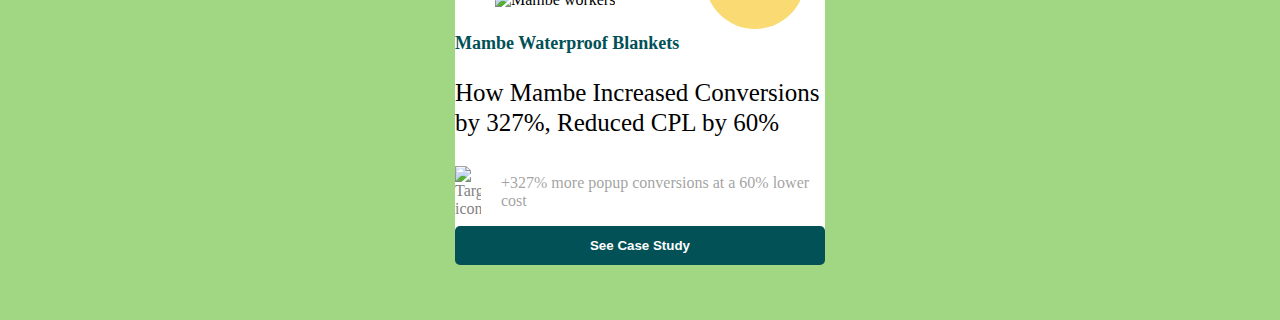
==== commit 0de6286b: "Este es el commit de la clase del martes" ====
--- a/index.html
+++ b/index.html
@@ -2,182 +2,344 @@
 <html lang="en">
 
 <head>
-    <meta charset="UTF-8">
-    <meta http-equiv="X-UA-Compatible" content="IE=edge">
-    <meta name="viewport" content="width=device-width, initial-scale=1.0">
-    <title>Matcha</title>
-    <link rel="preconnect" href="https://fonts.gstatic.com">
-    <link href="https://fonts.googleapis.com/css2?family=Alegreya:wght@400;500;900&display=swap" rel="stylesheet">
-    <link rel="stylesheet" href="styles.css">
+  <meta charset="UTF-8">
+  <meta http-equiv="X-UA-Compatible" content="IE=edge">
+  <meta name="viewport" content="width=device-width, initial-scale=1.0, user-scalable=no">
+  <link rel="stylesheet" href="https://cdn.jsdelivr.net/npm/bootstrap@4.6.0/dist/css/bootstrap.min.css"
+    integrity="sha384-B0vP5xmATw1+K9KRQjQERJvTumQW0nPEzvF6L/Z6nronJ3oUOFUFpCjEUQouq2+l" crossorigin="anonymous">
+  <link rel="preconnect" href="https://fonts.gstatic.com">
+  <link rel="preconnect" href="https://fonts.gstatic.com">
+  <link href="https://fonts.googleapis.com/css2?family=Alegreya:wght@400;500;700;900&display=swap" rel="stylesheet">
+  <link rel="stylesheet" href="styles.css">
+  <link rel="stylesheet" href="scss/main.css">
+  <title>Matcha</title>
 </head>
 
 <body>
-    <section class="fixed-header">
-        <header class="header">
-            <a href="#" class="logo">
-                <img src="https://getmatcha.com/wp-content/themes/getmatcha/img/footer_logo.svg" alt="Logo"/>
-            </a>
-
-            <nav class="navbar">
-                <ul>
-                    <li>Platform</li>
-                    <li>Pricing</li>
-                    <li>Customers</li>
-                    <li>Resources</li>
-                    <li>About</li>
-                </ul>
-            </nav>
-
-            <div class="actions">
-                <a href="#">Sign in</a>
-                <button>Start free trial</button>
+  <!-- <section class="fixed-header">
+    <header class="header">
+      <a href="#" class="logo">
+        <img src="https://getmatcha.com/wp-content/themes/getmatcha/img/footer_logo.svg" alt="Logo" />
+      </a>
+      <nav class="navbar">
+        <ul>
+          <li>Platform</li>
+          <li>Pricing</li>
+          <li>Customers</li>
+          <li>Resources</li>
+          <li>About</li>
+        </ul>
+      </nav>
+      <div class="actions">
+        <a href="#">Sign In</a>
+        <button>Start Free Trial</button>
+      </div>
+    </header>
+  </section> -->
+
+  <nav class="navbar navbar-expand-lg navbar-light fixed-top">
+    <a href="#" class="logo">
+      <img src="https://getmatcha.com/wp-content/themes/getmatcha/img/footer_logo.svg" alt="Logo" />
+    </a>
+    <button class="navbar-toggler" type="button" data-toggle="collapse" data-target="#navbarSupportedContent"
+      aria-controls="navbarSupportedContent" aria-expanded="false" aria-label="Toggle navigation">
+      <span class="navbar-toggler-icon"></span>
+    </button>
+
+    <div class="collapse navbar-collapse" id="navbarSupportedContent">
+      <ul class="navbar-nav mx-auto">
+        <li class="nav-item active">
+          <a class="nav-link" href="#">Platform</a>
+        </li>
+        <li class="nav-item">
+          <a class="nav-link" href="pricing.html">Pricing</a>
+        </li>
+        <li class="nav-item">
+          <a class="nav-link" href="#">Customers</a>
+        </li>
+        <li class="nav-item">
+          <a class="nav-link" href="#">Resources</a>
+        </li>
+        <li class="nav-item">
+          <a class="nav-link" href="#">About</a>
+        </li>
+      </ul>
+      <form class="form-inline my-2 my-lg-0 actions">
+        <a href="#">Sign In</a>
+        <button>Start Free Trial</button>
+      </form>
+    </div>
+  </nav>
+
+
+  <main class="main">
+    <h1>Build your blog. Build your business.</h1>
+    <h4>Instantly publish articles, <strong>drive more traffic</strong>, grow your email list, and see your blog’s
+      impact
+      on sales.</h4>
+
+    <form class="signup-form">
+      <input type="email" placeholder="Enter email address" />
+      <button type="submit">
+        Try it now &rarr;
+      </button>
+    </form>
+
+    <p>Start publishing today with a <strong>free 7-day trial</strong>.</p>
+    <p><strong>No credit card</strong> required.</p>
+
+    <figure class="banner">
+      <img src="https://getmatcha.com/wp-content/themes/getmatcha/img/capterra.png" alt="Capterra">
+    </figure>
+
+    <figure>
+      <img class="segunda-imagen" src="https://getmatcha.com/wp-content/uploads/2019/09/intro_group_image.png"
+        alt="Intro Matcha">
+    </figure>
+  </main>
+
+  <section class="promo">
+    <article class="explanatory-video">
+      <!-- <iframe width="400" height="315" src="https://www.youtube.com/embed/iGUMqs1t7sI" title="YouTube video player"
+        frameborder="0" allow="accelerometer; autoplay; clipboard-write; encrypted-media; gyroscope; picture-in-picture"
+        allowfullscreen></iframe> -->
+      <video controls
+        poster="https://cdn.videvo.net/videvo_files/video/premium/video0036/thumbnails/computer_code00_small.jpg">
+        <source type="video/webm"
+          src="https://cdn.videvo.net/videvo_files/video/premium/video0036/small_watermarked/computer_code00_preview.webm" />
+        <source type="video/mp4"
+          src="https://cdn.videvo.net/videvo_files/video/premium/video0036/small_watermarked/computer_code00_preview.mp4" />
+      </video>
+      <img src="images/see_how_it_works.png" alt="See how it works">
+    </article>
+
+    <article class="publish">
+      <h3>Publish to your blog in minutes, not hours</h3>
+
+      <p>
+        Your blog is your most powerful asset to build, engage, and retain a loyal
+        audience. But you don’t have hours to create content that may or may not
+        work. With Matcha, instantly publish from our library of 10,000+
+        professionally written articles and build your email list faster with our
+        powerful conversion tool.
+      </p>
+
+      <div class="botonera">
+        <p>Start publishing today</p>
+
+        <form>
+          <input type="email" placeholder="Enter email" />
+          <button type="submit">
+            Start my trial
+          </button>
+        </form>
+      </div>
+    </article>
+  </section>
+
+  <section class="features">
+    <article class="feature-card">
+      <div class="feature-content">
+        <figure>
+          <img src="https://getmatcha.com/wp-content/themes/getmatcha/img/icon_publish.png" alt="Publish Icon">
+        </figure>
+
+        <h3>Fill your blog with engaging articles.</h3>
+
+        <p>Publish to your blog in less time than it takes to drink your morning coffee.</p>
+
+        <a href="">Publish instantly →</a>
+      </div>
+
+      <div class="feature-image">
+        <figure>
+          <img src="https://getmatcha.com/wp-content/themes/getmatcha/img/image_publish.png" alt="Publish example">
+        </figure>
+      </div>
+    </article>
+
+    <article class="feature-card">
+      <div class="feature-content">
+        <figure>
+          <img src="https://getmatcha.com/wp-content/themes/getmatcha/img/icon_site_traffic.png" alt="Publish Icon">
+        </figure>
+
+        <h3>Attract and engage more website visitors.</h3>
+
+        <p>Enhance your email, social media channels, and paid ads with content from Match</p>
+
+        <a>Get more site traffic →</a>
+      </div>
+
+      <div class="feature-image">
+        <figure>
+          <img src="https://getmatcha.com/wp-content/themes/getmatcha/img/image_site_traffic.png" alt="Publish example">
+        </figure>
+      </div>
+    </article>
+
+    <article class="feature-card">
+      <div class="feature-content">
+        <figure>
+          <img src="https://getmatcha.com/wp-content/themes/getmatcha/img/icon_capture.png" alt="Target Icon">
+        </figure>
+
+        <h3>Capture more emails with locked content.</h3>
+
+        <p>Convert 10x more of your traffic into subscribers and nurture them to a sale..</p>
+
+        <a>Grow your email list faster &rarr;</a>
+      </div>
+
+      <div class="feature-image">
+        <figure>
+          <img src="https://getmatcha.com/wp-content/themes/getmatcha/img/image_capture.png" alt="Capture example">
+        </figure>
+      </div>
+    </article>
+
+    <article class="feature-card">
+      <div class="feature-content">
+        <figure>
+          <img src="https://getmatcha.com/wp-content/themes/getmatcha/img/icon_roi.png" alt="Publish Icon">
+        </figure>
+
+        <h3>Optimize your blog’s performance.</h3>
+
+        <p>See what content delivers the most traffic, engagement, email subscribers, and sales.</p>
+
+        <a>See content’s ROI →</a>
+      </div>
+
+      <div class="feature-image">
+        <figure>
+          <img src="https://getmatcha.com/wp-content/themes/getmatcha/img/image_roi.png" alt="Publish example">
+        </figure>
+      </div>
+    </article>
+  </section>
+
+  <section class="card-container">
+    <div class="container">
+      <div class="row p-2">
+        <article class="comments col">
+          <h1>Growing ecommerce brands rely on Matcha.</h1>
+          <p>
+            You know it’s true: ecommerce businesses succeed when they meaningfully connect with their customers
+            across
+            all channels. The catch? Creating content that fuels that connection takes a lot of time. Time you
+            probably
+            don’t have. Until now.
+            Join hundreds of ecommerce marketers who rely on Matcha for reader conversion tools, content analytics,
+            and
+            quality articles to fuel their customer engagement channels and see consistent performance from their
+            blogs.
+          </p>
+          <a class="btn btn-beefy">Who uses Matcha?</a>
+          <img src="https://getmatcha.com/wp-content/uploads/2020/04/logos-matcha.png" alt="logos" />
+        </article>
+
+        <article class="stories-carousel col">
+
+          <div id="carouselExampleIndicators" class="carousel slide d-flex justify-content-center"
+            data-bs-ride="carousel">
+            <ol class="carousel-indicators">
+              <li data-target="#carouselExampleIndicators" data-slide-to="0" class="active"></li>
+              <li data-target="#carouselExampleIndicators" data-slide-to="1"></li>
+              <li data-target="#carouselExampleIndicators" data-slide-to="2"></li>
+            </ol>
+            <div class="carousel-inner">
+              <div class="carousel-item active">
+                <div class="card">
+                  <div class="card-media">
+                    <figure>
+                      <img src="https://getmatcha.com/wp-content/uploads/2019/05/profile-headshot-square.png"
+                        alt="Everly worker" />
+                    </figure>
+                    <div class="company">
+                      <img src="https://getmatcha.com/wp-content/uploads/2019/05/everly_logo_blue_v3_x60@2x.png"
+                        alt="Everly" />
+                    </div>
+                  </div>
+                  <div class="card-body">
+                    <h4>Everly</h4>
+                    <h3>
+                      Early-Stage CPG Brand Increases Lead Conversion 20x, Ecommerce Revenue
+                      20%
+                    </h3>
+                    <div class="results">
+                      <img src="https://getmatcha.com/wp-content/themes/getmatcha/img/icon_cart.png" alt="Cart icon" />
+                      <p>22% of monthly revenue influenced by content</p>
+                    </div>
+                  </div>
+                  <div class="card-footer">
+                    <button>See Case Study</button>
+                  </div>
+                </div>
+              </div>
+              <div class="carousel-item">
+                <div class="card">
+                  <div class="card-media">
+                    <figure>
+                      <img src="https://getmatcha.com/wp-content/uploads/2019/08/0.jpg" alt="Seato Summit worker" />
+                    </figure>
+                    <div class="company">
+                      <img src="https://getmatcha.com/wp-content/uploads/2019/08/SeatoSummitLogo.png"
+                        alt="Seato Summit Logo" />
+                    </div>
+                  </div>
+                  <div class="card-body">
+                    <h4>Sea to Summit</h4>
+                    <h3>
+                      Sea to Summit’s Ecommerce Site Traffic Climbs 189%, New Subscribers
+                      820%
+                    </h3>
+                    <div class="results">
+                      <img src="https://getmatcha.com/wp-content/themes/getmatcha/img/icon_audiences.png"
+                        alt="Audience icon" />
+                      <p>500% increase in traffic from social media</p>
+                    </div>
+                  </div>
+                  <div class="card-footer">
+                    <button>See Case Study</button>
+                  </div>
+                </div>
+              </div>
+              <div class="carousel-item">
+                <div class="card">
+                  <div class="card-media">
+                    <figure>
+                      <img src="https://getmatcha.com/wp-content/uploads/2019/06/matt-and-margaret_headshot.png"
+                        alt="Mambe workers" />
+                    </figure>
+                    <div class="company">
+                      <img src="https://getmatcha.com/wp-content/uploads/2019/06/mambe-logo-1.png" alt="Mambe" />
+                    </div>
+                  </div>
+                  <div class="card-body">
+                    <h4>Mambe Waterproof Blankets</h4>
+                    <h3>
+                      How Mambe Increased Conversions by 327%, Reduced CPL by 60%
+                    </h3>
+                    <div class="results">
+                      <img src="https://getmatcha.com/wp-content/themes/getmatcha/img/icon_target.png"
+                        alt="Target icon" />
+                      <p>+327% more popup conversions at a 60% lower cost</p>
+                    </div>
+                  </div>
+                  <div class="card-footer">
+                    <button>See Case Study</button>
+                  </div>
+                </div>
+              </div>
             </div>
-
-        </header>
-    </section>
-
-    <main class="main">
-        <h1>Build your blog. Build your business.</h1>
-        <h4>Instantly publish articles, <strong>drive more traffic</strong>, 
-            grow your email list, and see your blog’s impact on sales.</h4>
-     
-        <form action="">
-            <input type="email"/>
-            <button type="submit">
-                Try it now &rarr;
-            </button>
-        </form>
-
-        <p>Start publishing today with a <strong>free 7-day trial</strong>.</p>
-        <p><strong>No credit card</strong> required.</p>
-
-        <div>
-            <img src="https://getmatcha.com/wp-content/themes/getmatcha/img/capterra.png" alt="Capterra">
-        </div>
-
-        <div>
-            <img class="segunda-imagen" src="https://getmatcha.com/wp-content/uploads/2019/09/intro_group_image.png" alt="Intro Matcha">
-        </div>
-    </main>
-
-    <section class="promo">
-        <article class="explanatory-video">
-        <video controls 
-            poster="https://cdn.videvo.net/videvo_files/video/premium/video0036/thumbnails/computer_code00_small.jpg">
-            <source type="video/webm" 
-                src="https://cdn.videvo.net/videvo_files/video/premium/video0036/small_watermarked/computer_code00_preview.webm" />
-           <source type="video/mp4"
-                src="https://cdn.videvo.net/videvo_files/video/premium/video0036/small_watermarked/computer_code00_preview.mp4" />  
-        </video>
-        <img src="Images/see_how_it_works.png" alt="See how it works"/>
-        </article>  
-
-        <article class="publish">
-            <h3>Publish your blog in minutes, not hours.</h3>  
-            <p>
-                Your blog is your most powerful asset to build, engage, and retain a loyal 
-                audience. But you don’t have hours to create content that may or may not 
-                work. With Matcha, instantly publish from our library of 10,000+ 
-                professionally written articles and build your email list faster with our 
-                powerful conversion tool.
-            </p>
-        
-            <div class="botonera">
-                <p>Start publishing today</p>
-                
-                <form>
-                    <input type="email" placeholder="Enter email"/>
-                    <button type="submit"> 
-                        Start my trial
-                    </button>
-               </form>
-           </div>
-        </article>    
-   </section>
-
-   <section class="features">
-        <article class="feature-card">
-            <div class="feature-content">
-                <figure>
-                    <img src="https://getmatcha.com/wp-content/themes/getmatcha/img/icon_publish.png" alt="Publish Icon"/>
-                </figure>
-                
-                <h3>Fill your blog with engaging articles.</h3>
-
-                <p>Publish to your blog in less time than it takes to drink your morning coffee.</p>
-
-                <a href="">Publish Instantly &rarr;</a>
-            </div>
-
-            <div class="feature-image">
-                <figure>
-                    <img src="https://getmatcha.com/wp-content/themes/getmatcha/img/image_publish.png" alt="Pubish example">
-               </figure>
-            </div>
+          </div>
+
+
         </article>
-
-        <article class="feature-card">
-            <div class="feature-content">
-                <figure>
-                    <img src="https://getmatcha.com/wp-content/themes/getmatcha/img/icon_site_traffic.png" alt="Publish Icon"/>
-                </figure>
-             
-                <h3>Attract and engage more website visitors.</h3>
-
-                <p>Enhance your email, social media channels, and paid ads with content from Matcha.</p>
-
-                <a>Get more site traffic &rarr;</a>
-            </div>
-
-            <div class="feature-image">
-                <figure>
-                    <img src="https://getmatcha.com/wp-content/themes/getmatcha/img/image_site_traffic.png" alt="Pubish example">
-                </figure>
-            </div>
-        </article>
-
-        <article class="feature-card">
-            <div class="feature-content">
-                <figure>
-                    <img src="https://getmatcha.com/wp-content/themes/getmatcha/img/icon_capture.png" alt="Target Icon"/>
-                </figure>
-                
-                <h3>Capture more emails with locked content.</h3>
-
-                <p>Convert 10x more of your traffic into subscribers and nurture them to a sale.</p>
-
-                <a>Grow your email list faster &rarr;</a>
-            </div>
-            
-            <div class="feature-image">
-                <figure>
-                    <img src="https://getmatcha.com/wp-content/themes/getmatcha/img/image_capture.png" alt="Pubish example">
-                </figure>
-            </div>
-        </article>
-
-        <article class="feature-card">
-            <div class="feature-content">
-                <figure>
-                    <img src="https://getmatcha.com/wp-content/themes/getmatcha/img/icon_roi.png" alt="Publish Icon"/>
-                </figure>
-                
-                <h3>Optimize your blog’s performance.</h3>
-
-                <p>See what content delivers the most traffic, engagement, email subscribers, and sales.</p>
-
-                <a>See contents ROI &rarr;</a>
-
-            </div>
-
-            <div class="feature-image">
-                <figure>
-                    <img src="https://getmatcha.com/wp-content/themes/getmatcha/img/image_roi.png" alt="Pubish example">
-                </figure>
-            </div>
-       </article>
-
-   </section>
+      </div>
+    </div>
+  </section>
 
 </body>
 
--- a/styles.css
+++ b/styles.css
@@ -1,25 +1,25 @@
 body {
     background-color: #fffbf7;
     margin: 0;
-}
-
-h1 { 
-    color: #025157;
-    font-family: 'Alegreya', seriff;
-    font-weight: 900; 
+  }
+  
+  h1 {
+    color: #025157;
+    font-family: 'Alegreya', serif;
+    font-weight: 900;
     font-size: 60px;
     margin-bottom: 24px;
-}
-
-h4 {
-    color: #46484c;
-}
-
-p {
-    color: #8b8b8bcc;
-}
-
-button {
+  }
+  
+  h4 {
+    color: #46484c
+  }
+  
+  p {
+    color: #8b8b8bcc
+  }
+  
+  button {
     color: #ffffff;
     background-color: #025157;
     border: none;
@@ -27,200 +27,436 @@
     border-bottom-left-radius: 0;
     padding: 6px 20px;
     margin-left: -10px;
-}
-
-input {
+  }
+  
+  input {
     border: 1px solid #b6b6b6;
     padding: 6px 20px;
-}
-
-input, button {
+  }
+  
+  input, button {
     height: 100%;
     border-radius: 8px;
-}
-
-form {
-    height: 55px; 
-}
-
-.header > * {
+  }
+  
+  form {
+    height: 55px;
+  }
+  
+  .header > * {
     display: inline-block;
     font-size: 16px;
     vertical-align: middle;
     height: 100%;
     line-height: 45px;
-}
-
-.header {
+  }
+  
+  .header {
     margin: 40px 20px 0;
     font-size: 0px;
-}
-
-.header li {
+  }
+  
+  .header li {
     display: inline-block;
-    margin: 0, 20px;
-}
-
-.logo {
+    margin: 0 20px;
+  }
+  
+  .logo {
     width: 20%;
-}
-
-.logo > img {
+  }
+  
+  .logo > img {
     height: 100%;
-}
-
-.navbar {
-    width: 60%;
+  }
+  
+  .navbar {
     text-align: center;
     color: #025157;
     font-weight: 500;
-}
-
-.actions {
+    background-color: #fffbf7;
+  }
+  
+  .actions {
     width: 20%;
     text-align: right;
-    font-size: 14px; 
+    font-size: 14px;
     font-weight: 600;
-}
-
-.main {
+  }
+  
+  .actions > a {
+    margin-right: 20px;
+  }
+  
+  .actions > button {
+    width: 65%;
+  }
+  
+  .main {
     margin: 285px 0 20px;
     text-align: center;
-}
-
-.main .segunda-imagen {
+  }
+  
+  .main .segunda-imagen {
     text-align: center;
     width: 70%;
-    margin: 30px 0; 
-}
-
-.publish {
+    margin: 30px 0;
+  }
+  
+  .publish {
     flex: 1;
-}
-
-.publish h3 {
-    color: #025157;
-    font-family: 'Alegreya', seriff;
+  }
+  
+  .publish h3 {
+    color: #025157;
+    font-family: 'Alegreya', serif;
     font-size: 40px;
     line-height: 48px;
     font-weight: 900;
-}
-
-.publish > p {
-    font-size:16px;
+  }
+  
+  .publish > p {
+    font-size: 16px;
     color: #343434;
     line-height: 1.5;
     margin-bottom: 20px;
-}
-
-.publish .botonera {
-    display: flex;
-}
-
-.publish .botonera > p {
-    color: #8b8b8b;
+  }
+  
+  .publish .botonera {
+    display: flex;
+  }
+  
+  .publish .botonera > p {
+    color: #8b8b8bcc;
     margin-right: 18px;
-}
-
-.promo {
-    display: flex;
-    flex-direction: row; 
+  }
+  
+  .promo {
+    display: flex;
+    flex-direction: row;
     width: 70%;
     margin: 100px auto;
     align-items: center;
-}
-
-.promo .explanatory-video {
+  }
+  
+  .promo .explanatory-video {
     flex: 1;
     display: flex;
-    flex-direction: column; 
-    align-items: center; 
-}
-
-.promo .explanatory-video img {
+    flex-direction: column;
+    align-items: center;
+  }
+  
+  .promo .explanatory-video img {
     width: 120px;
     margin-top: 10px;
-}
-
-.fixed-header {
+  }
+  
+  .fixed-header {
     position: fixed;
     top:0;
-    left:0;
-    right:0;
+    left: 0;
+    right: 0;
     background-color: #fffbf7;
-}
-
-.features {
+  }
+  
+  .features {
     display: grid;
-    grid-template: repeat(2, 1fr) / repeat(2, 1fr);
+    grid-template: repeat(2,1fr) / repeat(2, 1fr);
     height: 660px;
     background-color: #025157;
     padding: 5% 10%;
-}
-
-.features .feature-card {
+  }
+  
+  .features .feature-card {
     background-color: #ffffff;
     margin: 0 15px 30px;
     border: 1px solid #dadada;
     border-radius: 5px;
-    display: flex; 
+    display: flex;
     flex-direction: row;
-    align-items: center;
+    align-items:center;
     overflow: hidden;
-}
-
-.features .feature-card .feature-content {
+  }
+  
+  .features .feature-card .feature-content {
     padding: 30px 20px 40px 40px;
     flex: 2;
-}
-
-.features .feature-card .feature-content > * {
+  }
+  
+  .features .feature-card .feature-content > * {
     margin-bottom: 1rem;
-    margin-top: 0; 
-}
-
-.features .feature-card .feature-content img {
+    margin-top: 0;
+  }
+  
+  .features .feature-card .feature-content img {
     width: 50px;
-}
-
-.features .feature-card .feature-content figure {
+  }
+  
+  .features .feature-card .feature-content figure {
     margin-left: 0;
-}
-
-.features .feature-card .feature-content h3 {
+  }
+  
+  .features .feature-card .feature-content h3 {
     font-size: 24px;
     color: #343434;
     font-weight: 400;
-}
-
-.features .feature-card .feature-content p {
+  }
+  
+  .features .feature-card .feature-content p {
     font-size: 1rem;
     color: #7e7e7e;
     font-weight: 400;
-}
-
-.features .feature-card .feature-content a {
+  }
+  
+  .features .feature-card .feature-content a {
     font-size: 1rem;
     color: #67b54b;
     font-weight: 600;
     text-decoration: none;
-}
-
-.features .feature-card .feature-image {
+  }
+  
+  .features .feature-card .feature-image {
     flex: 1;
-    position: relative; 
+    position: relative;
     width: 40%;
     right: -50px;
     height: 80%;
     transition: right 1s;
-}
-
-.features .feature-card .feature-image:hover {
+  }
+  
+  .features .feature-card .feature-image:hover {
     right: 0px;
-}
-
-.features .feature-card .feature-image figure, 
-.features .feature-card .feature-image img {
-    margin-top:0;
+  }
+  
+  .features .feature-card .feature-image figure,
+  .features .feature-card .feature-image img {
+    margin-top: 0;
     height: 100%;
-}+  }
+  
+  
+  .navbar-light .nav-item .nav-link {
+    color: #025157;
+  }
+  
+  .navbar-light .navbar-toggler {
+    border-color: #025157;
+  }
+  
+  .navbar-light .navbar-toggler-icon {
+    background-image: url("data:image/svg+xml,%3csvg xmlns='http://www.w3.org/2000/svg' width='30' height='30' viewBox='0 0 30 30'%3e%3cpath stroke='rgb(3, 81, 77)' stroke-linecap='round' stroke-miterlimit='10' stroke-width='2' d='M4 7h22M4 15h22M4 23h22'/%3e%3c/svg%3e");
+  }
+  
+  @media (max-width: 425px) {
+  
+    .main h1 {
+      font-size: 30px;
+    }
+  
+    .main {
+      margin-top: 130px;
+    }
+  
+    .banner > img {
+      width: 100%;
+    }
+  
+    .promo {
+      flex-direction: column;
+      width: 90%;
+    }
+  
+    .explanatory-video > video {
+      width: 100%;
+    }
+  
+    .publish {
+      margin-top: 10px;
+    }
+  
+    .publish h3 {
+      font-size: 25px;
+      line-height: 1.2;
+    }
+  
+    .publish .botonera {
+      flex-direction: column;
+    }
+  
+    .publish .botonera form {
+      height: 50px;
+      margin-top: 10px;
+    }
+  
+    .publish .botonera form > input {
+      max-width: 50%;
+    }
+  
+    .publish .botonera form > button {
+      width: 40%;
+    }
+  
+    .features {
+      grid-template: repeat(4,1fr) / 1fr;
+      padding-left: 0;
+      padding-right: 0;
+    }
+  
+    .feature-image {
+      display: none;
+    }
+  }
+  
+  @media (min-width: 426px) and (max-width: 768px) {
+  
+    .promo {
+      flex-direction: column;
+    }
+  
+  }
+  
+  .card-container {
+    background-color: #a1d683;
+    padding: 35px;
+  }
+  
+  .comments h1 {
+    color: #025157;
+    font-weight: bold;
+    text-align: left;
+    font-family: "Alegreya", serif;
+    font-weight: 700;
+    font-size: 51px;
+    line-height: 61px;
+    letter-spacing: -2px;
+    color: #025157;
+  }
+  
+  .comments p {
+    color: #343434;
+    font-size: 18px;
+    line-height: 1.5;
+    margin-bottom: 1rem;
+  }
+  
+  .comments img {
+    width: 450px;
+    margin-top: 40px;
+    padding-right: 10px;
+  }
+  
+  .comments .btn-beefy {
+    font-style: normal;
+    font-weight: 600;
+    font-size: 14px;
+    padding-top: 12px;
+    text-align: center;
+    color: #fff;
+    background: #025157;
+    border-radius: 8px;
+    height: 45px;
+    width: 166px;
+    transition: all .2s ease-in-out;
+  }
+  
+  .comments .btn-beefy:hover {
+    background-color: #67b54b;
+    color: #fff;
+  }
+  
+  .card-container .stories-carousel .carousel-indicators {
+    position: absolute; /** ó: position: static; */
+    right: 0;
+    bottom: -40px;
+    left: 0;
+    z-index: 15;
+    display: flex;
+    justify-content: center;
+    padding-left: 0;
+    margin-right: 15%;
+    margin-left: 15%;
+    list-style: none;
+  }
+  
+  .card-container .stories-carousel .card {
+    max-width: 370px;
+    width: 100%;
+    background-color: #fff;
+    border-radius: 10px;
+    margin: 0 auto;
+  }
+  
+  .card-container .stories-carousel .card .card-media {
+    position: relative;
+  }
+  
+  .card-container .stories-carousel .card .card-media .company img {
+    max-width: 75%;
+  }
+  
+  .card-container .stories-carousel .card .card-media .company {
+    position: absolute;
+    bottom: -20px;
+    right: 20px;
+    width: 100px;
+    height: 100px;
+    background-color: #f9da73;
+    border-radius: 50%;
+    display: flex;
+    justify-content: center;
+    align-items: center;
+  }
+  
+  
+  .card-container .stories-carousel .card .card-media img {
+    width: 100%;
+    max-height: 18vw;
+    border-top-left-radius: 10px;
+    border-top-right-radius: 10px;
+  }
+  
+  .card-container .stories-carousel .card .card-body h4 {
+    color: #025157;
+    font-size: 18px;
+    font-weight: 600;
+    line-height: 20px;
+    margin-bottom: 12px;
+  }
+  
+  .card-container .stories-carousel .card .card-body h3 {
+    font-size: 25px;
+    font-weight: 400;
+    line-height: 30px;
+    margin-bottom: 20px;
+  }
+  
+  .card-container .stories-carousel .card .card-body .results {
+    display: flex;
+    align-items: center;
+    color: #828282;
+  }
+  
+  .card-container .stories-carousel .card .card-body .results img {
+    width: 26px;
+    margin-right: 20px;
+  }
+  
+  .success-stories .stories-carousel .card .card-body .results p {
+    margin-top: 0;
+  }
+  
+  .card-container .stories-carousel .card .card-footer {
+    margin-bottom: 20px;
+    background-color: unset;
+    border-top: unset;
+  }
+  
+  .card-container .stories-carousel .card .card-footer button {
+    display: block;
+    margin-left: 0;
+    border-radius: 5px;
+    font-size: 13;
+    font-weight: 600;
+    padding: 12px 20px;
+    width: 100%;
+  }
+  